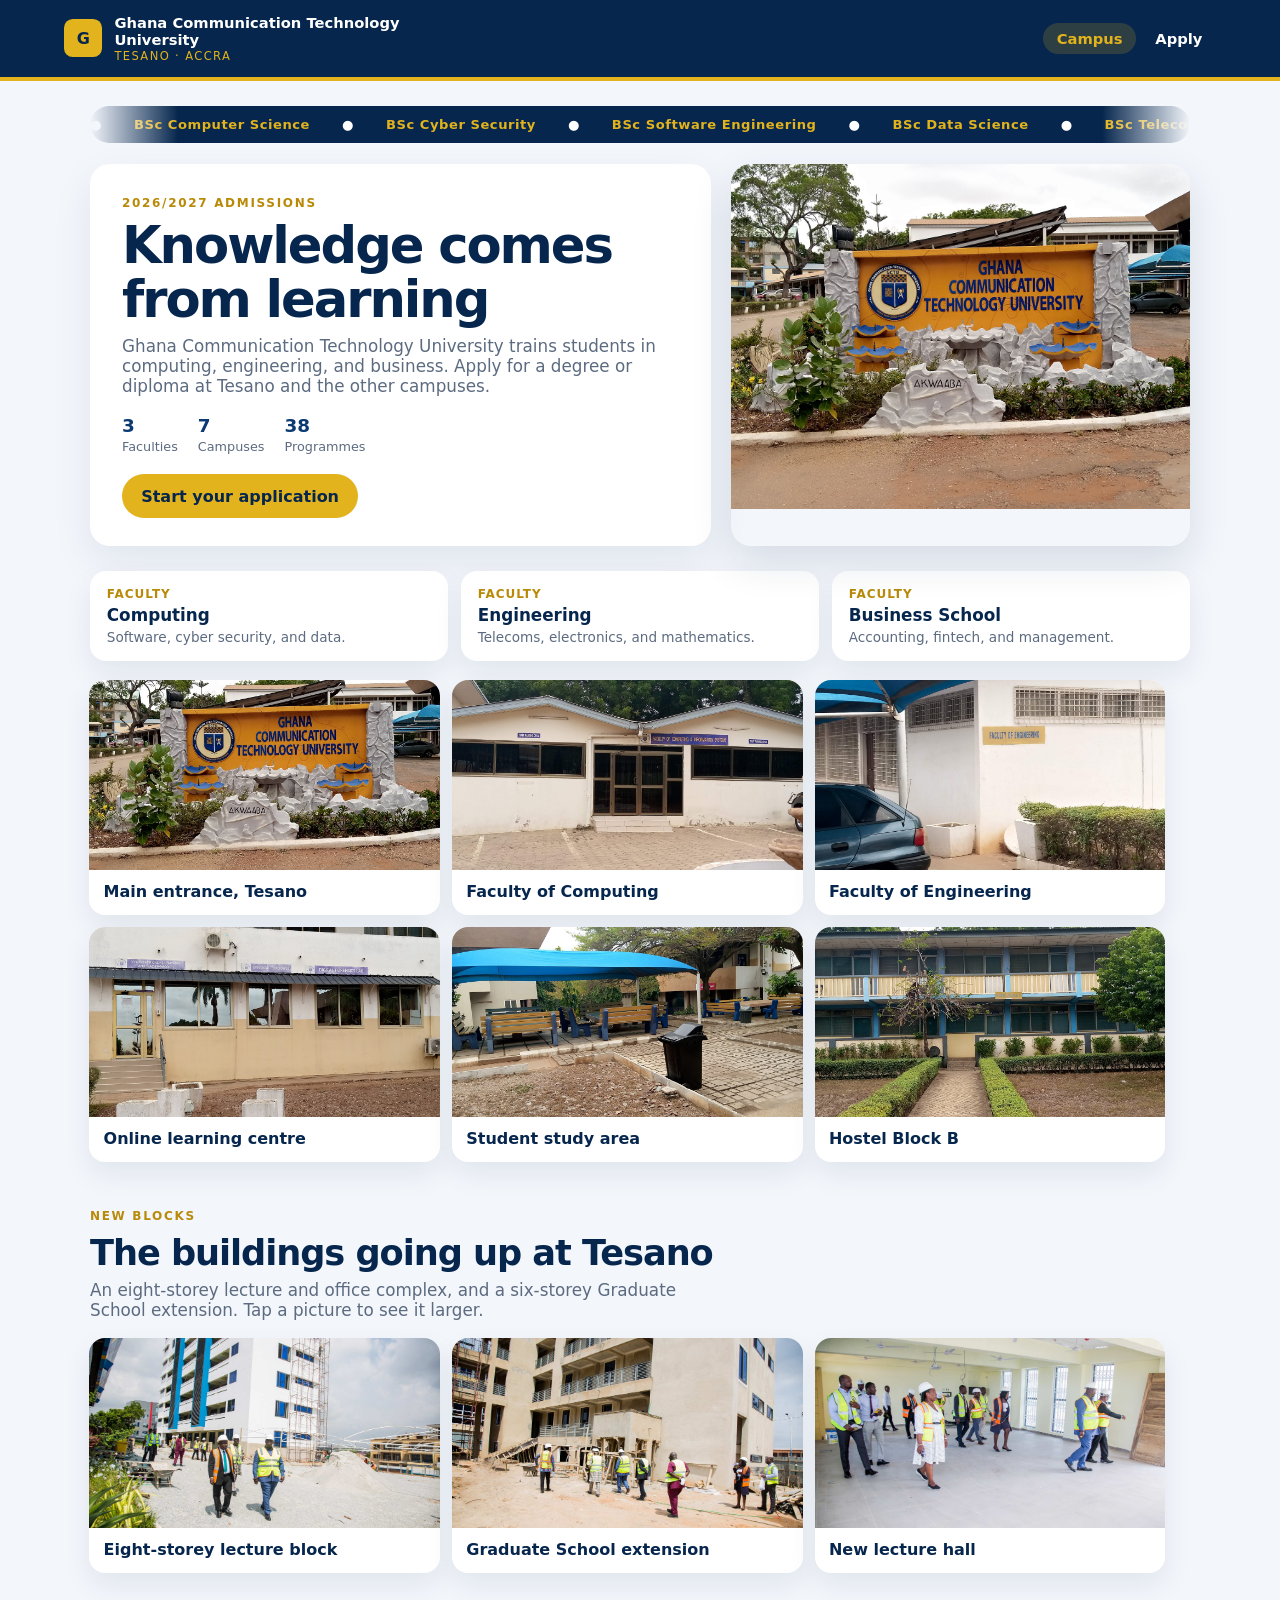
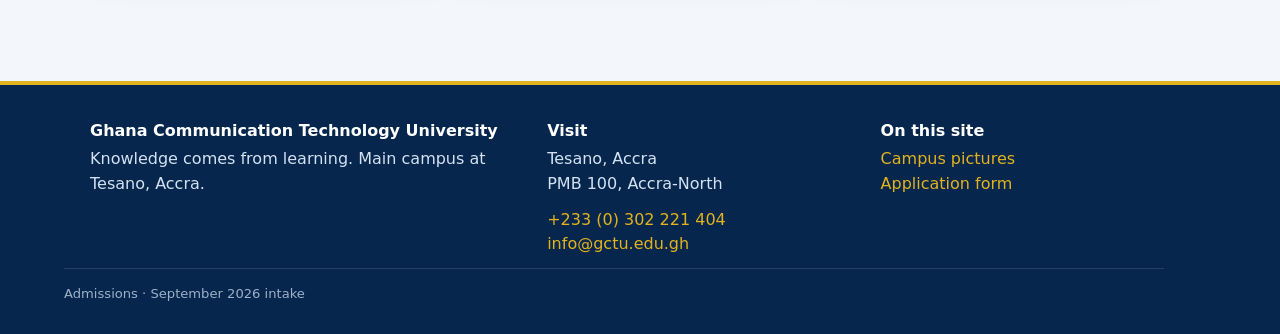
==== index.html @ a52b45ba "Add the GCTU campus page and application form." ====
<!DOCTYPE html>
<html lang="en">
<head>
  <meta charset="UTF-8">
  <meta name="viewport" content="width=device-width, initial-scale=1.0">
  <title>Ghana Communication Technology University | Campus</title>
  <link rel="stylesheet" href="styles.css">
</head>
<body>
  <header class="site-header">
    <a class="brand" href="index.html">
      <span class="mark" aria-hidden="true">G</span>
      <span>
        <strong>Ghana Communication Technology University</strong>
        <span>Tesano · Accra</span>
      </span>
    </a>
    <nav>
      <a href="index.html" aria-current="page">Campus</a>
      <a href="apply.html">Apply</a>
    </nav>
  </header>

  <main>
    <div class="ticker" aria-hidden="true">
      <div class="ticker-track">
        <span>BSc Computer Science</span>
        <span>BSc Cyber Security</span>
        <span>BSc Software Engineering</span>
        <span>BSc Data Science</span>
        <span>BSc Telecommunications Engineering</span>
        <span>BSc Financial Technology</span>
        <span>BSc Computer Science</span>
        <span>BSc Cyber Security</span>
        <span>BSc Software Engineering</span>
        <span>BSc Data Science</span>
        <span>BSc Telecommunications Engineering</span>
        <span>BSc Financial Technology</span>
      </div>
    </div>

    <section class="banner">
      <div class="banner-copy">
        <p class="eyebrow">2026/2027 admissions</p>
        <h1>Knowledge comes from learning</h1>
        <p class="lede">
          Ghana Communication Technology University trains students in computing, engineering, and business. Apply for a degree or diploma at Tesano and the other campuses.
        </p>
        <ul class="facts">
          <li><strong data-count="3">0</strong><span>Faculties</span></li>
          <li><strong data-count="7">0</strong><span>Campuses</span></li>
          <li><strong data-count="38">0</strong><span>Programmes</span></li>
        </ul>
        <p class="cta">
          <a class="button" href="apply.html">Start your application</a>
        </p>
      </div>
      <figure class="banner-photo">
        <button type="button" class="zoom" data-caption="Main entrance, Tesano">
          <img src="images/signage.jpg" alt="The Ghana Communication Technology University welcome sign at Tesano">
        </button>
      </figure>
    </section>

    <section class="paths">
      <a class="path" href="apply.html">
        <em>Faculty</em>
        <strong>Computing</strong>
        <span>Software, cyber security, and data.</span>
      </a>
      <a class="path" href="apply.html">
        <em>Faculty</em>
        <strong>Engineering</strong>
        <span>Telecoms, electronics, and mathematics.</span>
      </a>
      <a class="path" href="apply.html">
        <em>Faculty</em>
        <strong>Business School</strong>
        <span>Accounting, fintech, and management.</span>
      </a>
    </section>

    <table class="gallery">
      <tbody>
        <tr>
          <td>
            <figure>
              <button type="button" class="zoom" data-caption="Main entrance, Tesano">
                <img src="images/signage.jpg" alt="Gold campus sign reading Ghana Communication Technology University">
              </button>
              <figcaption>Main entrance, Tesano</figcaption>
            </figure>
          </td>
          <td>
            <figure>
              <button type="button" class="zoom" data-caption="Faculty of Computing">
                <img src="images/computing.jpg" alt="Entrance of the Faculty of Computing and Information Systems">
              </button>
              <figcaption>Faculty of Computing</figcaption>
            </figure>
          </td>
          <td>
            <figure>
              <button type="button" class="zoom" data-caption="Faculty of Engineering">
                <img src="images/engineering.jpg" alt="Faculty of Engineering sign on a campus building">
              </button>
              <figcaption>Faculty of Engineering</figcaption>
            </figure>
          </td>
        </tr>
        <tr>
          <td>
            <figure>
              <button type="button" class="zoom" data-caption="Online learning centre">
                <img src="images/online.jpg" alt="Centre for Online Learning and the Digital Forensics Lab">
              </button>
              <figcaption>Online learning centre</figcaption>
            </figure>
          </td>
          <td>
            <figure>
              <button type="button" class="zoom" data-caption="Student study area">
                <img src="images/study.jpg" alt="Outdoor student study area with benches under a blue canopy">
              </button>
              <figcaption>Student study area</figcaption>
            </figure>
          </td>
          <td>
            <figure>
              <button type="button" class="zoom" data-caption="Hostel Block B">
                <img src="images/hostel.jpg" alt="Hostel Block B with a walkway and hedges">
              </button>
              <figcaption>Hostel Block B</figcaption>
            </figure>
          </td>
        </tr>
      </tbody>
    </table>

    <section class="new-blocks">
      <p class="eyebrow">New blocks</p>
      <h2>The buildings going up at Tesano</h2>
      <p class="lede">
        An eight-storey lecture and office complex, and a six-storey Graduate School extension. Tap a picture to see it larger.
      </p>
      <table class="gallery">
        <tbody>
          <tr>
            <td>
              <figure>
                <button type="button" class="zoom" data-caption="Eight-storey lecture and office complex">
                  <img src="images/lecture-block.jpg" alt="The white and blue eight-storey lecture and office complex at Tesano">
                </button>
                <figcaption>Eight-storey lecture block</figcaption>
              </figure>
            </td>
            <td>
              <figure>
                <button type="button" class="zoom" data-caption="Six-storey Graduate School extension">
                  <img src="images/graduate-block.jpg" alt="The six-storey Graduate School extension still being finished">
                </button>
                <figcaption>Graduate School extension</figcaption>
              </figure>
            </td>
            <td>
              <figure>
                <button type="button" class="zoom" data-caption="A new hall inside the lecture block">
                  <img src="images/new-hall.jpg" alt="A large unfinished hall with windows inside the new lecture block">
                </button>
                <figcaption>New lecture hall</figcaption>
              </figure>
            </td>
          </tr>
        </tbody>
      </table>
    </section>
  </main>

  <footer class="campus-footer">
    <div class="footer-grid">
      <div>
        <strong>Ghana Communication Technology University</strong>
        <p>Knowledge comes from learning. Main campus at Tesano, Accra.</p>
      </div>
      <div>
        <strong>Visit</strong>
        <p>Tesano, Accra<br>PMB 100, Accra-North</p>
        <p><a href="tel:+233302221404">+233 (0) 302 221 404</a><br><a href="mailto:info@gctu.edu.gh">info@gctu.edu.gh</a></p>
      </div>
      <div>
        <strong>On this site</strong>
        <p><a href="index.html">Campus pictures</a><br><a href="apply.html">Application form</a></p>
      </div>
    </div>
    <p class="footer-note">Admissions · September 2026 intake</p>
  </footer>

  <dialog id="viewer">
    <form method="dialog">
      <button class="viewer-close" aria-label="Close">Close</button>
    </form>
    <img id="viewer-image" alt="">
    <p id="viewer-caption"></p>
    <div class="viewer-nav">
      <button type="button" id="viewer-prev">Previous</button>
      <button type="button" id="viewer-next">Next</button>
    </div>
  </dialog>

  <script>
    const viewer = document.getElementById("viewer");
    const viewerImage = document.getElementById("viewer-image");
    const viewerCaption = document.getElementById("viewer-caption");
    const photos = Array.from(document.querySelectorAll(".zoom"));
    let current = 0;

    function showPhoto(index) {
      current = (index + photos.length) % photos.length;
      const image = photos[current].querySelector("img");
      viewerImage.src = image.src;
      viewerImage.alt = image.alt;
      viewerCaption.textContent = photos[current].dataset.caption;
      if (!viewer.open) viewer.showModal();
    }

    photos.forEach((button, index) => {
      button.addEventListener("click", () => showPhoto(index));
    });

    document.getElementById("viewer-prev").addEventListener("click", () => showPhoto(current - 1));
    document.getElementById("viewer-next").addEventListener("click", () => showPhoto(current + 1));

    viewer.addEventListener("click", (event) => {
      if (event.target === viewer) viewer.close();
    });

    document.addEventListener("keydown", (event) => {
      if (!viewer.open) return;
      if (event.key === "ArrowRight") showPhoto(current + 1);
      if (event.key === "ArrowLeft") showPhoto(current - 1);
    });

    document.querySelectorAll("[data-count]").forEach((node) => {
      const target = Number(node.dataset.count);
      const start = performance.now();
      function tick(now) {
        const progress = Math.min((now - start) / 900, 1);
        node.textContent = Math.round(target * progress);
        if (progress < 1) requestAnimationFrame(tick);
      }
      requestAnimationFrame(tick);
    });
  </script>
</body>
</html>
---- styles.css ----
:root {
  --navy: #0b3a73;
  --navy-deep: #06264d;
  --gold: #e2b31c;
  --gold-deep: #b88a08;
  --ink: #122033;
  --muted: #5c6b80;
  --line: #e4eaf2;
  --bg: #f3f6fb;
  --card: #ffffff;
}

* {
  box-sizing: border-box;
}

body {
  margin: 0;
  min-height: 100vh;
  font-family: "Avenir Next", "Segoe UI", system-ui, sans-serif;
  color: var(--ink);
  background: var(--bg);
}

a {
  color: var(--navy);
}

.site-header {
  position: sticky;
  top: 0;
  z-index: 3;
  display: flex;
  align-items: center;
  justify-content: space-between;
  gap: 1rem;
  padding: 0.85rem 5vw;
  background: var(--navy-deep);
  color: white;
  border-bottom: 4px solid var(--gold);
}

.brand {
  display: flex;
  align-items: center;
  gap: 0.75rem;
  color: inherit;
  text-decoration: none;
}

.mark {
  width: 2.4rem;
  height: 2.4rem;
  border-radius: 0.55rem;
  display: grid;
  place-items: center;
  background: var(--gold);
  color: var(--navy-deep);
  font-weight: 800;
}

.brand strong {
  display: block;
  max-width: 18rem;
  font-size: 0.92rem;
  line-height: 1.2;
}

.brand span span {
  display: block;
  color: var(--gold);
  font-size: 0.72rem;
  letter-spacing: 0.12em;
  text-transform: uppercase;
}

nav {
  display: flex;
  gap: 0.35rem;
}

nav a {
  color: white;
  text-decoration: none;
  font-weight: 650;
  font-size: 0.92rem;
  padding: 0.45rem 0.85rem;
  border-radius: 999px;
}

nav a:hover,
nav a[aria-current="page"] {
  background: rgba(226, 179, 28, 0.18);
  color: var(--gold);
}

main {
  width: min(1100px, calc(100% - 2rem));
  margin: 0 auto;
  padding: 1.6rem 0 3.5rem;
}

.banner {
  display: grid;
  grid-template-columns: 1.15fr 0.85fr;
  gap: 1.25rem;
  align-items: stretch;
  margin-bottom: 1.6rem;
}

.banner-copy,
.panel {
  background: var(--card);
  border-radius: 1.25rem;
  box-shadow: 0 16px 40px rgba(6, 38, 77, 0.08);
}

.banner-copy {
  padding: 2rem 2rem 1.7rem;
  display: flex;
  flex-direction: column;
  justify-content: center;
}

.eyebrow {
  margin: 0 0 0.55rem;
  color: var(--gold-deep);
  font-size: 0.75rem;
  font-weight: 800;
  letter-spacing: 0.14em;
  text-transform: uppercase;
}

h1 {
  margin: 0 0 0.6rem;
  font-size: clamp(2rem, 4vw, 3.2rem);
  line-height: 1.05;
  letter-spacing: -0.04em;
  color: var(--navy-deep);
}

.lede {
  margin: 0;
  max-width: 38rem;
  color: var(--muted);
  font-size: 1.05rem;
}

.facts {
  display: flex;
  gap: 1.25rem;
  margin: 1.2rem 0 0;
  padding: 0;
  list-style: none;
}

.facts strong {
  display: block;
  color: var(--navy);
  font-size: 1.15rem;
}

.facts span {
  color: var(--muted);
  font-size: 0.8rem;
}

.banner-photo {
  margin: 0;
  border-radius: 1.25rem;
  overflow: hidden;
  min-height: 280px;
  box-shadow: 0 16px 40px rgba(6, 38, 77, 0.12);
}

.banner-photo img {
  width: 100%;
  height: 100%;
  object-fit: cover;
  display: block;
}

.gallery {
  width: 100%;
  border-collapse: separate;
  border-spacing: 0.8rem;
  margin: 0.4rem -0.8rem 0;
}

.gallery caption {
  caption-side: bottom;
  text-align: left;
  color: var(--muted);
  font-size: 0.78rem;
  padding: 0.35rem 0.8rem 0;
}

.gallery td {
  width: 33.33%;
  vertical-align: top;
  padding: 0;
}

.gallery figure {
  margin: 0;
  background: var(--card);
  border-radius: 1rem;
  overflow: hidden;
  box-shadow: 0 12px 28px rgba(6, 38, 77, 0.08);
}

.zoom {
  display: block;
  width: 100%;
  margin: 0;
  padding: 0;
  border: 0;
  background: transparent;
  cursor: zoom-in;
}

.gallery img,
.banner-photo img {
  display: block;
  width: 100%;
  height: 190px;
  object-fit: cover;
}

.banner-photo img {
  height: 100%;
  min-height: 280px;
}

#viewer {
  width: min(920px, calc(100% - 2rem));
  padding: 0.75rem;
  border: 0;
  border-radius: 1rem;
  background: #07182f;
  color: white;
}

#viewer::backdrop {
  background: rgba(6, 18, 36, 0.78);
}

#viewer img {
  display: block;
  width: 100%;
  max-height: 75vh;
  object-fit: contain;
  background: black;
  border-radius: 0.7rem;
}

#viewer-caption {
  margin: 0.7rem 0.2rem 0.2rem;
  font-weight: 700;
}

.viewer-close {
  position: absolute;
  top: 1rem;
  right: 1rem;
  border: 0;
  border-radius: 999px;
  background: var(--gold);
  color: var(--navy-deep);
  font: inherit;
  font-weight: 800;
  padding: 0.4rem 0.75rem;
  cursor: pointer;
}

#viewer {
  position: relative;
}

.gallery figcaption {
  padding: 0.75rem 0.9rem 0.9rem;
  font-weight: 700;
  color: var(--navy-deep);
}

.new-blocks {
  margin-top: 2.2rem;
}

.new-blocks h2 {
  margin: 0 0 0.4rem;
  color: var(--navy-deep);
  font-size: clamp(1.6rem, 3vw, 2.2rem);
  letter-spacing: -0.03em;
}

.cta {
  margin: 1.15rem 0 0;
}

.button {
  display: inline-flex;
  align-items: center;
  justify-content: center;
  border: 0;
  border-radius: 999px;
  background: var(--gold);
  color: var(--navy-deep);
  text-decoration: none;
  font: inherit;
  font-weight: 800;
  padding: 0.8rem 1.2rem;
  cursor: pointer;
}

.button:hover {
  background: #f0c53a;
}

.ghost {
  color: var(--muted);
  font-weight: 650;
  text-decoration: none;
}

.page-intro {
  margin-bottom: 1.1rem;
}

form {
  display: grid;
  gap: 0.9rem;
}

fieldset {
  margin: 0;
  border: 0;
  border-radius: 1.15rem;
  background: var(--card);
  box-shadow: 0 12px 28px rgba(6, 38, 77, 0.07);
  padding: 1.1rem 1.15rem 1.2rem;
  border-top: 4px solid var(--navy);
}

legend {
  padding: 0;
  font-size: 1.05rem;
  font-weight: 800;
  color: var(--navy-deep);
}

.fields {
  display: grid;
  grid-template-columns: 1fr 1fr;
  gap: 0.85rem;
  margin-top: 0.85rem;
}

label {
  display: flex;
  flex-direction: column;
  gap: 0.35rem;
  font-size: 0.8rem;
  font-weight: 700;
  color: #24364d;
}

label.wide {
  grid-column: 1 / -1;
}

input,
select,
textarea {
  font: inherit;
  font-weight: 550;
  color: var(--ink);
  background: #f7f9fc;
  border: 1px solid #d5deea;
  border-radius: 0.75rem;
  padding: 0.7rem 0.75rem;
}

input:focus,
select:focus,
textarea:focus {
  outline: 3px solid rgba(226, 179, 28, 0.45);
  border-color: var(--gold-deep);
  background: white;
}

textarea {
  min-height: 6rem;
  resize: vertical;
}

.form-actions {
  display: flex;
  align-items: center;
  gap: 1rem;
}

.success {
  min-height: 56vh;
  display: grid;
  align-content: center;
  justify-items: start;
  gap: 0.75rem;
  padding: 2.2rem;
  border-radius: 1.4rem;
  background: white;
  border-top: 6px solid var(--gold);
  box-shadow: 0 16px 40px rgba(6, 38, 77, 0.08);
}

.check {
  width: 3.1rem;
  height: 3.1rem;
  border-radius: 999px;
  display: grid;
  place-items: center;
  background: #e8f6ee;
  color: #047857;
  font-size: 1.35rem;
  font-weight: 800;
}

.success p {
  margin: 0;
  max-width: 38rem;
  color: #334155;
  font-size: 1.05rem;
}

.site-footer {
  width: min(1100px, calc(100% - 2rem));
  margin: 0 auto 2rem;
  color: var(--muted);
  font-size: 0.78rem;
}

.campus-footer {
  margin-top: 2.5rem;
  padding: 2.2rem 5vw 1.2rem;
  background: var(--navy-deep);
  color: #d5e2f2;
  border-top: 4px solid var(--gold);
}

.footer-grid {
  width: min(1100px, 100%);
  margin: 0 auto;
  display: grid;
  grid-template-columns: 1.4fr 1fr 1fr;
  gap: 1.5rem;
}

.campus-footer strong {
  display: block;
  margin-bottom: 0.45rem;
  color: white;
}

.campus-footer p {
  margin: 0 0 0.7rem;
  line-height: 1.55;
}

.campus-footer a {
  color: var(--gold);
  text-decoration: none;
}

.campus-footer a:hover {
  text-decoration: underline;
}

.footer-note {
  width: min(1100px, 100%);
  margin: 0.4rem auto 0;
  padding-top: 0.9rem;
  border-top: 1px solid rgba(255, 255, 255, 0.12);
  color: #9eb0c7;
  font-size: 0.82rem;
}

.mark {
  animation: pulse 2.6s ease-in-out infinite;
}

.banner-copy > * {
  animation: rise 0.7s ease both;
}

.banner-copy > *:nth-child(2) { animation-delay: 0.08s; }
.banner-copy > *:nth-child(3) { animation-delay: 0.16s; }
.banner-copy > *:nth-child(4) { animation-delay: 0.24s; }
.banner-copy > *:nth-child(5) { animation-delay: 0.32s; }

.banner-photo {
  animation: rise 0.8s ease 0.15s both;
}

.gallery figure {
  animation: rise 0.7s ease both;
}

.gallery td:nth-child(2) figure { animation-delay: 0.1s; }
.gallery td:nth-child(3) figure { animation-delay: 0.2s; }

.ticker {
  overflow: hidden;
  margin: 0 0 1.3rem;
  border-radius: 999px;
  background: var(--navy-deep);
  color: white;
  mask-image: linear-gradient(90deg, transparent, #000 8%, #000 92%, transparent);
}

.ticker-track {
  display: flex;
  gap: 2rem;
  width: max-content;
  padding: 0.7rem 0;
  animation: ticker 28s linear infinite;
}

.ticker span {
  color: var(--gold);
  font-size: 0.82rem;
  font-weight: 750;
  letter-spacing: 0.04em;
  white-space: nowrap;
}

.ticker span::before {
  content: "●";
  margin-right: 2rem;
  color: white;
}

.paths {
  display: grid;
  grid-template-columns: repeat(3, 1fr);
  gap: 0.8rem;
  margin: 1.3rem 0 0.4rem;
}

.path {
  display: grid;
  gap: 0.25rem;
  padding: 1rem 1.05rem;
  border-radius: 1rem;
  text-decoration: none;
  color: var(--navy-deep);
  background: white;
  box-shadow: 0 12px 28px rgba(6, 38, 77, 0.08);
  transition: transform 0.25s ease, box-shadow 0.25s ease;
}

.path:hover {
  transform: translateY(-6px);
  box-shadow: 0 18px 36px rgba(6, 38, 77, 0.14);
}

.path strong {
  font-size: 1.05rem;
}

.path span {
  color: var(--muted);
  font-size: 0.85rem;
}

.path em {
  font-style: normal;
  color: var(--gold-deep);
  font-size: 0.75rem;
  font-weight: 800;
  letter-spacing: 0.08em;
  text-transform: uppercase;
}

.button {
  position: relative;
  overflow: hidden;
}

.button::after {
  content: "";
  position: absolute;
  inset: 0;
  background: linear-gradient(110deg, transparent 30%, rgba(255, 255, 255, 0.55) 48%, transparent 62%);
  transform: translateX(-120%);
  animation: shine 2.8s ease-in-out infinite;
}

#viewer[open] {
  animation: pop 0.28s ease;
}

.viewer-nav {
  display: flex;
  justify-content: space-between;
  gap: 0.5rem;
  margin-top: 0.7rem;
}

.viewer-nav button {
  border: 0;
  border-radius: 999px;
  background: rgba(255, 255, 255, 0.12);
  color: white;
  font: inherit;
  font-weight: 700;
  padding: 0.45rem 0.85rem;
  cursor: pointer;
}

.progress-wrap {
  margin: 1rem 0 0.2rem;
}

.progress-track {
  height: 0.55rem;
  border-radius: 999px;
  background: #e4eaf2;
  overflow: hidden;
}

.progress-bar {
  width: 0%;
  height: 100%;
  border-radius: inherit;
  background: linear-gradient(90deg, var(--navy), var(--gold));
  transition: width 0.35s ease;
}

.progress-wrap p {
  margin: 0.4rem 0 0;
  color: var(--muted);
  font-size: 0.82rem;
  font-weight: 700;
}

fieldset {
  animation: rise 0.55s ease both;
}

fieldset:nth-of-type(2) { animation-delay: 0.08s; }
fieldset:nth-of-type(3) { animation-delay: 0.16s; }
fieldset:nth-of-type(4) { animation-delay: 0.24s; }

fieldset.is-done {
  box-shadow: 0 12px 28px rgba(6, 38, 77, 0.07), inset 4px 0 0 var(--gold);
}

.check-ring {
  width: 4.2rem;
  height: 4.2rem;
}

.check-ring circle {
  fill: none;
  stroke: #10b981;
  stroke-width: 3;
  stroke-dasharray: 120;
  stroke-dashoffset: 120;
  animation: draw 0.7s ease forwards;
}

.check-ring path {
  fill: none;
  stroke: #047857;
  stroke-width: 3;
  stroke-linecap: round;
  stroke-linejoin: round;
  stroke-dasharray: 30;
  stroke-dashoffset: 30;
  animation: draw 0.4s ease 0.45s forwards;
}

.confetti {
  position: fixed;
  inset: 0;
  pointer-events: none;
  overflow: hidden;
}

.confetti i {
  position: absolute;
  top: -12px;
  width: 9px;
  height: 14px;
  border-radius: 2px;
  animation: fall 2.8s ease-in forwards;
}

.success {
  animation: pop 0.45s ease;
}

@keyframes rise {
  from { opacity: 0; transform: translateY(18px); }
  to { opacity: 1; transform: none; }
}

@keyframes pop {
  from { opacity: 0; transform: scale(0.96); }
  to { opacity: 1; transform: none; }
}

@keyframes pulse {
  0%, 100% { transform: scale(1); }
  50% { transform: scale(1.08); }
}

@keyframes ticker {
  from { transform: translateX(0); }
  to { transform: translateX(-50%); }
}

@keyframes shine {
  0%, 55% { transform: translateX(-120%); }
  100% { transform: translateX(120%); }
}

@keyframes draw {
  to { stroke-dashoffset: 0; }
}

@keyframes fall {
  to { transform: translateY(105vh) rotate(240deg); opacity: 0.2; }
}

@media (prefers-reduced-motion: reduce) {
  *, *::before, *::after {
    animation: none !important;
    transition: none !important;
  }
}

@media (max-width: 800px) {
  .site-header {
    flex-direction: column;
    align-items: flex-start;
  }

  .banner,
  .fields,
  .gallery,
  .gallery tbody,
  .gallery tr,
  .gallery td {
    display: block;
    width: 100%;
  }

  .gallery {
    margin: 0;
    border-spacing: 0;
  }

  .gallery td + td,
  .gallery tr + tr td {
    margin-top: 0.8rem;
  }

  .banner-photo {
    min-height: 220px;
  }

  .banner-photo img {
    height: 220px;
  }

  .paths,
  .footer-grid {
    grid-template-columns: 1fr;
  }
}
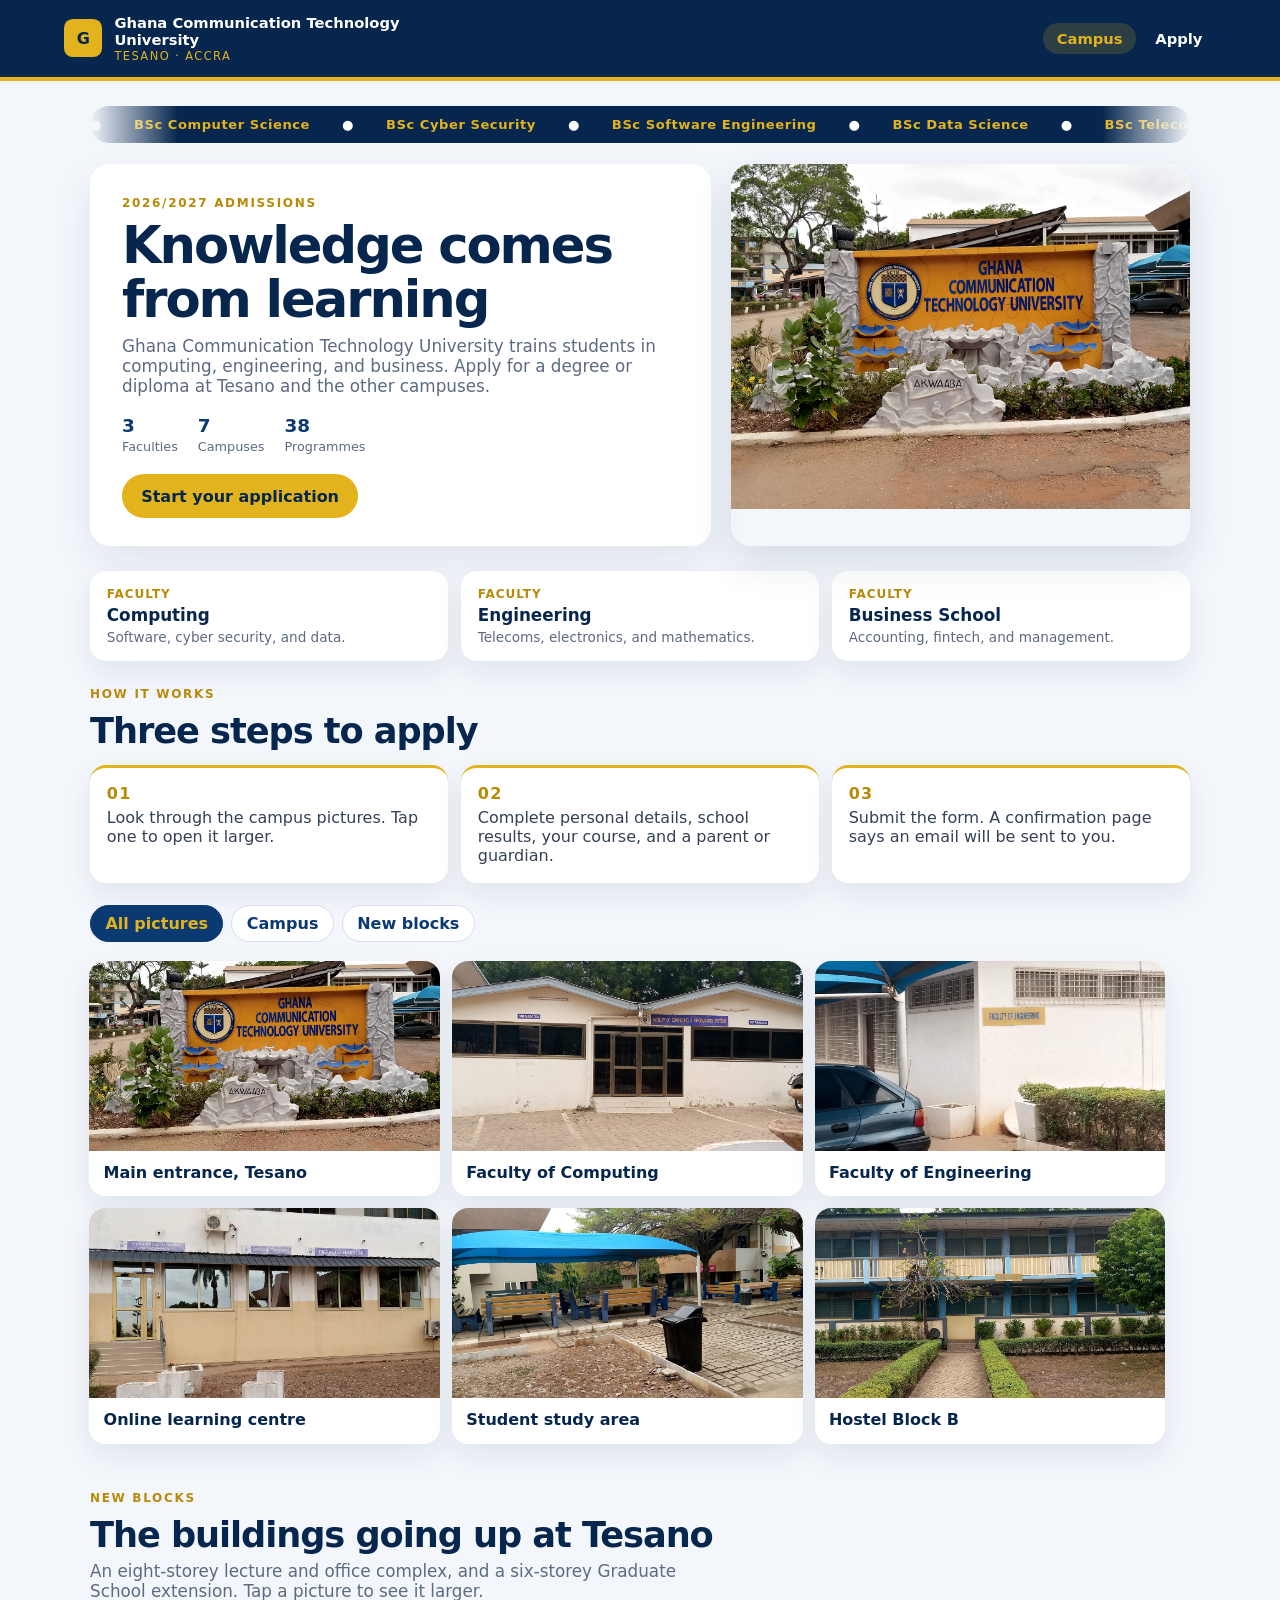
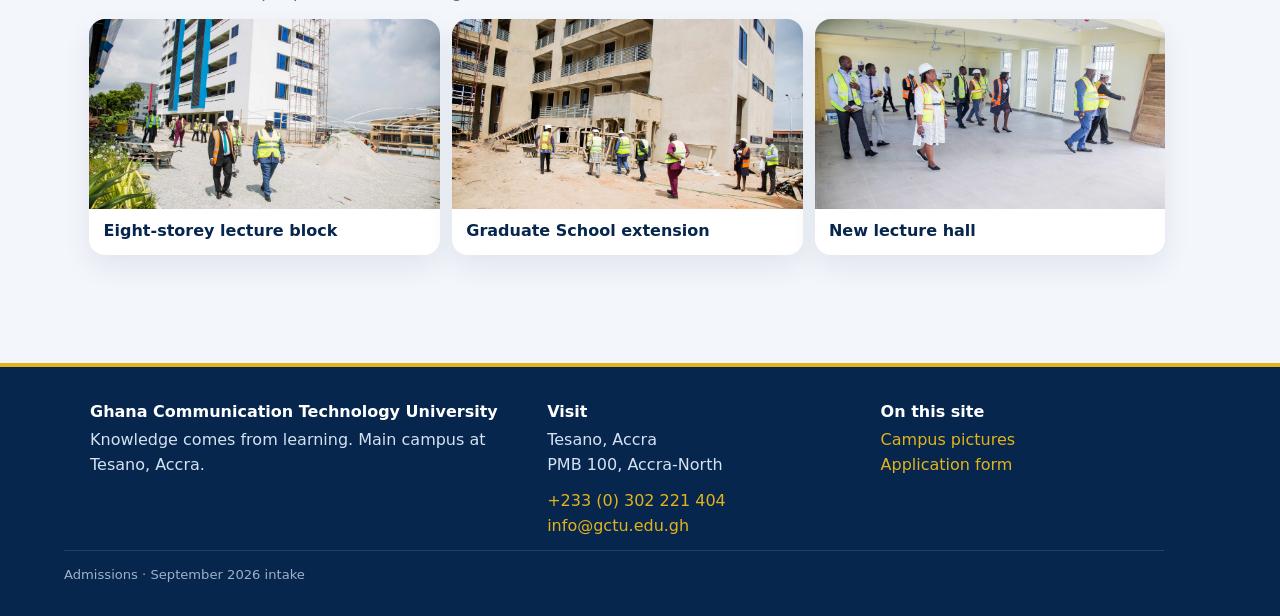
==== commit 19068a51: "Update the application flow and add the confirmation mail server." ====
--- a/index.html
+++ b/index.html
@@ -80,7 +80,32 @@
       </a>
     </section>
 
-    <table class="gallery">
+    <section class="steps">
+      <p class="eyebrow">How it works</p>
+      <h2>Three steps to apply</h2>
+      <ol>
+        <li>
+          <strong>01</strong>
+          Look through the campus pictures. Tap one to open it larger.
+        </li>
+        <li>
+          <strong>02</strong>
+          Complete personal details, school results, your course, and a parent or guardian.
+        </li>
+        <li>
+          <strong>03</strong>
+          Submit the form. A confirmation page says an email will be sent to you.
+        </li>
+      </ol>
+    </section>
+
+    <div class="filters" role="group" aria-label="Show pictures">
+      <button type="button" class="filter is-on" data-filter="all">All pictures</button>
+      <button type="button" class="filter" data-filter="campus">Campus</button>
+      <button type="button" class="filter" data-filter="new">New blocks</button>
+    </div>
+
+    <table class="gallery" id="campus-gallery">
       <tbody>
         <tr>
           <td>
@@ -240,6 +265,18 @@
       if (event.key === "ArrowLeft") showPhoto(current - 1);
     });
 
+    const campusGallery = document.getElementById("campus-gallery");
+    const newBlocks = document.querySelector(".new-blocks");
+    document.querySelectorAll(".filter").forEach((button) => {
+      button.addEventListener("click", () => {
+        document.querySelectorAll(".filter").forEach((item) => item.classList.remove("is-on"));
+        button.classList.add("is-on");
+        const choice = button.dataset.filter;
+        campusGallery.hidden = choice === "new";
+        newBlocks.hidden = choice === "campus";
+      });
+    });
+
     document.querySelectorAll("[data-count]").forEach((node) => {
       const target = Number(node.dataset.count);
       const start = performance.now();
--- a/styles.css
+++ b/styles.css
@@ -332,6 +332,49 @@
   gap: 0.9rem;
 }
 
+.stepper {
+  display: grid;
+  grid-template-columns: repeat(4, 1fr);
+  gap: 0.5rem;
+  margin: 0;
+  padding: 0;
+  list-style: none;
+}
+
+.stepper li {
+  padding: 0.7rem 0.4rem;
+  border-radius: 999px;
+  background: white;
+  color: var(--muted);
+  text-align: center;
+  font-size: 0.82rem;
+  font-weight: 750;
+  border: 1px solid #d5deea;
+}
+
+.stepper li.is-current {
+  background: var(--navy);
+  color: var(--gold);
+  border-color: var(--navy);
+}
+
+.stepper li.is-done {
+  background: #fff8df;
+  color: var(--navy-deep);
+  border-color: var(--gold);
+}
+
+fieldset:not(.is-current) {
+  display: none;
+}
+
+.button-back {
+  background: white;
+  color: var(--navy);
+  box-shadow: none;
+  border: 1px solid #d5deea;
+}
+
 fieldset {
   margin: 0;
   border: 0;
@@ -539,11 +582,72 @@
   color: white;
 }
 
-.paths {
+.paths,
+.steps ol {
   display: grid;
   grid-template-columns: repeat(3, 1fr);
   gap: 0.8rem;
+}
+
+.paths {
   margin: 1.3rem 0 0.4rem;
+}
+
+.steps {
+  margin-top: 1.6rem;
+}
+
+.steps h2 {
+  margin: 0;
+  color: var(--navy-deep);
+  font-size: clamp(1.6rem, 3vw, 2.2rem);
+  letter-spacing: -0.03em;
+}
+
+.steps ol {
+  list-style: none;
+  margin: 0.9rem 0 0;
+  padding: 0;
+}
+
+.steps li {
+  background: white;
+  border-radius: 1rem;
+  padding: 1rem 1.05rem 1.1rem;
+  box-shadow: 0 12px 28px rgba(6, 38, 77, 0.08);
+  border-top: 3px solid var(--gold);
+  color: #334155;
+}
+
+.steps strong {
+  display: block;
+  margin-bottom: 0.35rem;
+  color: var(--gold-deep);
+  letter-spacing: 0.08em;
+}
+
+.filters {
+  display: flex;
+  flex-wrap: wrap;
+  gap: 0.5rem;
+  margin: 1.4rem 0 0.2rem;
+}
+
+.filter {
+  border: 1px solid #d5deea;
+  background: white;
+  color: var(--navy);
+  border-radius: 999px;
+  padding: 0.5rem 0.9rem;
+  font: inherit;
+  font-weight: 750;
+  cursor: pointer;
+}
+
+.filter.is-on {
+  background: var(--navy);
+  border-color: var(--navy);
+  color: var(--gold);
 }
 
 .path {
@@ -636,6 +740,13 @@
   transition: width 0.35s ease;
 }
 
+.send-error {
+  min-height: 1.2rem;
+  margin: 0.8rem 0 0;
+  color: #9f1239;
+  font-weight: 700;
+}
+
 .progress-wrap p {
   margin: 0.4rem 0 0;
   color: var(--muted);
@@ -775,7 +886,9 @@
   }
 
   .paths,
-  .footer-grid {
-    grid-template-columns: 1fr;
+  .steps ol,
+  .footer-grid,
+  .stepper {
+    grid-template-columns: 1fr 1fr;
   }
 }
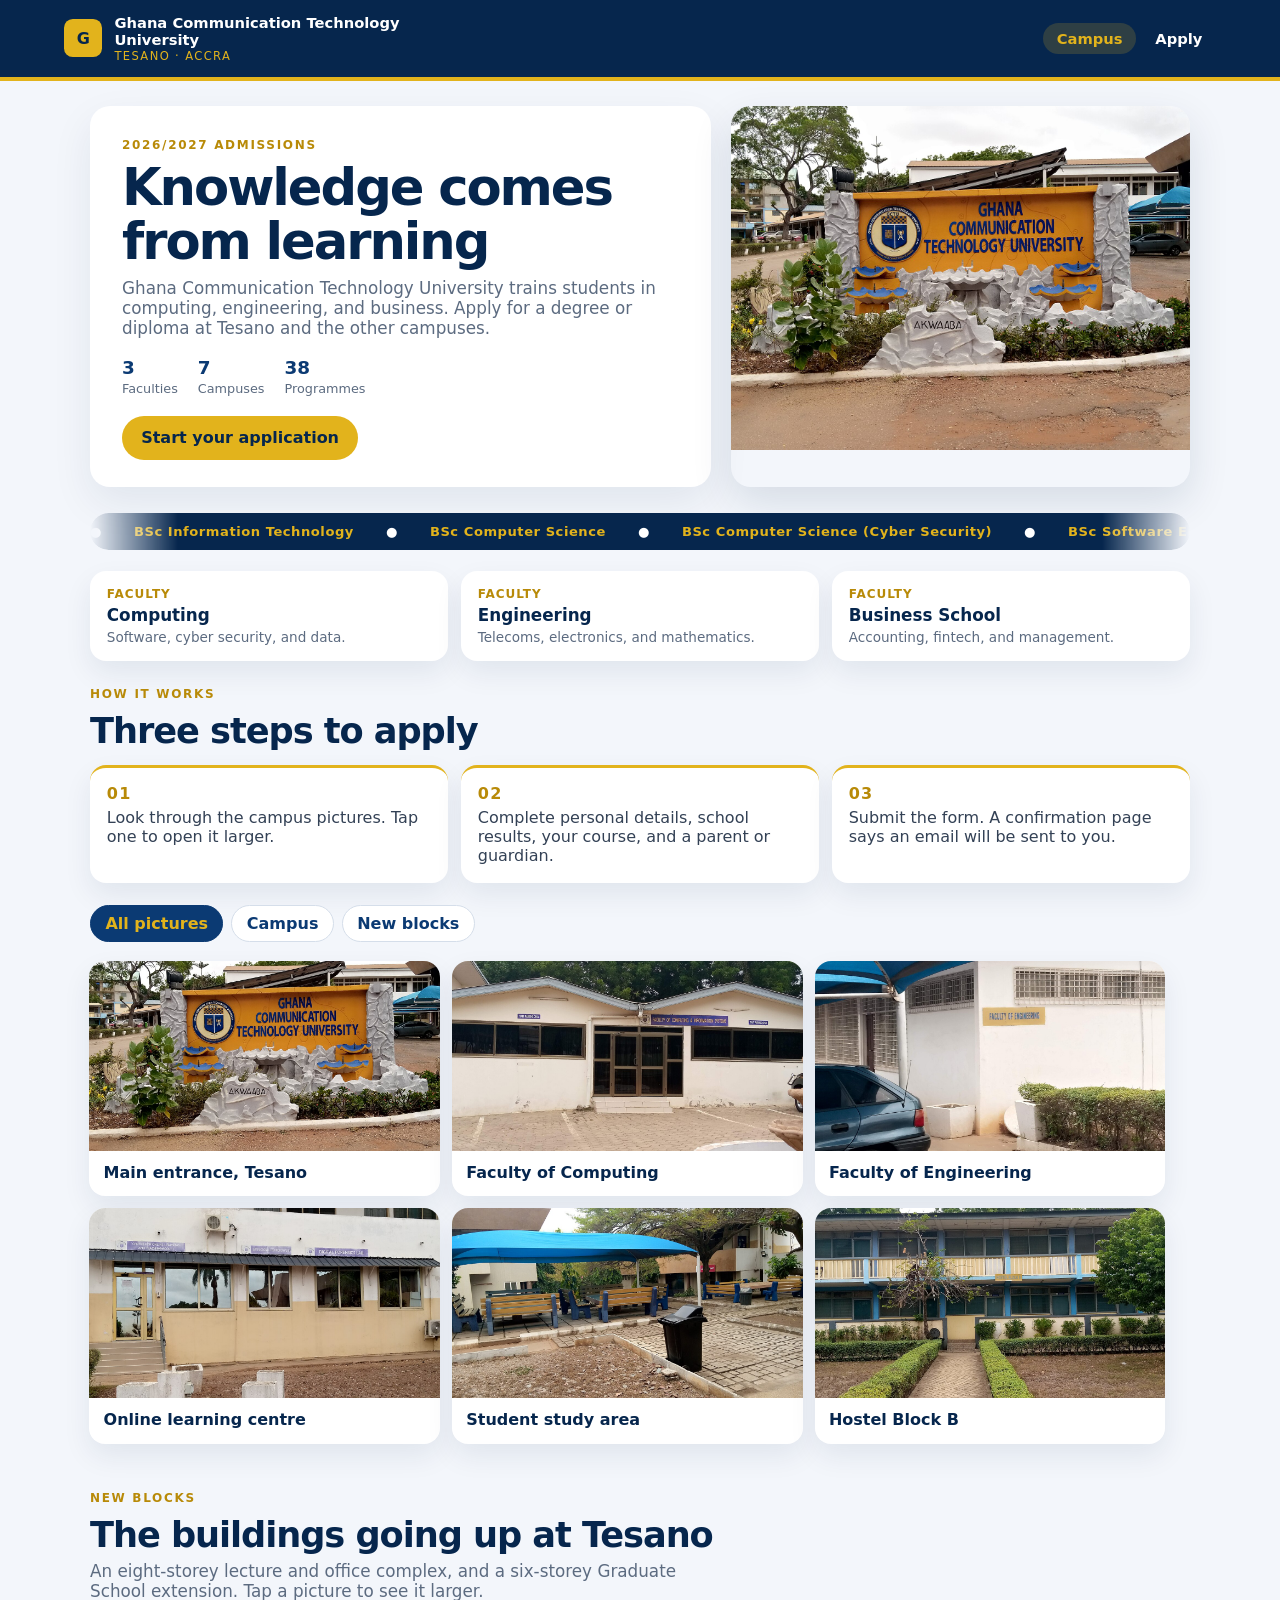
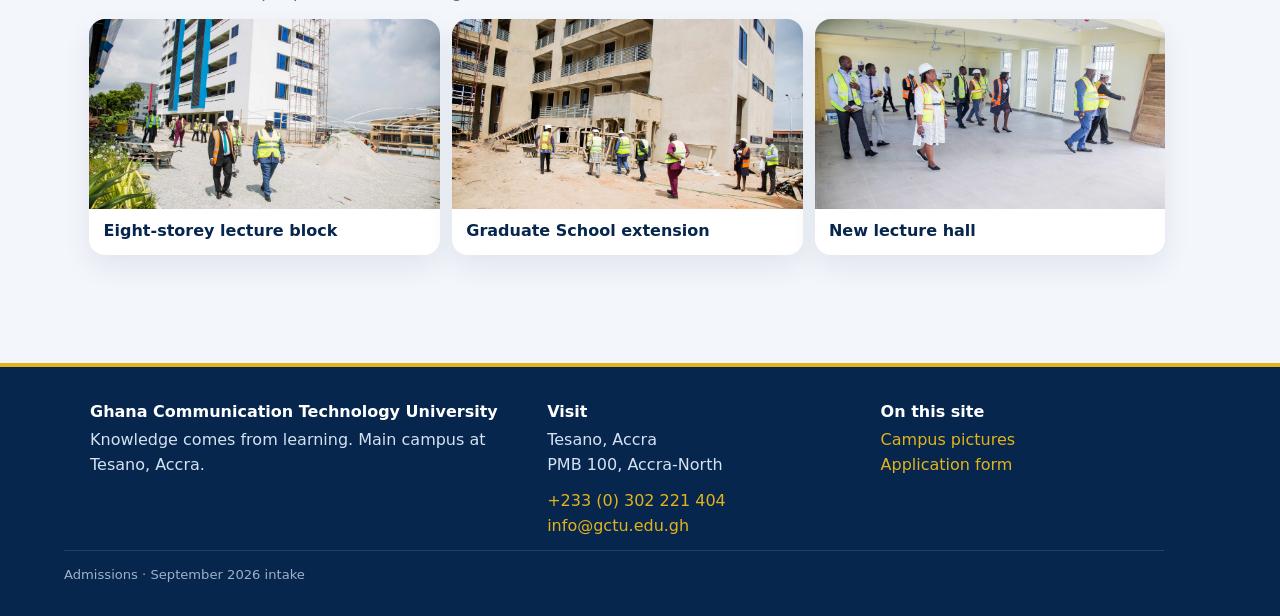
==== commit cbef63b5: "Move the programme list under the welcome section and show more programmes." ====
--- a/index.html
+++ b/index.html
@@ -22,23 +22,6 @@
   </header>
 
   <main>
-    <div class="ticker" aria-hidden="true">
-      <div class="ticker-track">
-        <span>BSc Computer Science</span>
-        <span>BSc Cyber Security</span>
-        <span>BSc Software Engineering</span>
-        <span>BSc Data Science</span>
-        <span>BSc Telecommunications Engineering</span>
-        <span>BSc Financial Technology</span>
-        <span>BSc Computer Science</span>
-        <span>BSc Cyber Security</span>
-        <span>BSc Software Engineering</span>
-        <span>BSc Data Science</span>
-        <span>BSc Telecommunications Engineering</span>
-        <span>BSc Financial Technology</span>
-      </div>
-    </div>
-
     <section class="banner">
       <div class="banner-copy">
         <p class="eyebrow">2026/2027 admissions</p>
@@ -61,6 +44,61 @@
         </button>
       </figure>
     </section>
+
+    <div class="ticker">
+      <div class="ticker-track">
+        <span>BSc Information Technology</span>
+        <span>BSc Computer Science</span>
+        <span>BSc Computer Science (Cyber Security)</span>
+        <span>BSc Software Engineering</span>
+        <span>BSc Data Science and Analytics</span>
+        <span>BSc Mobile Computing</span>
+        <span>BSc Information Systems</span>
+        <span>BSc Networking and Systems Administration</span>
+        <span>BSc Internet of Things and Big Data</span>
+        <span>BSc Web Application Development</span>
+        <span>Diploma in Information Technology</span>
+        <span>Diploma in Computer Science</span>
+        <span>Diploma in Cyber Security</span>
+        <span>BSc Telecommunications Engineering</span>
+        <span>BSc Computer Engineering</span>
+        <span>BSc Electrical and Electronic Engineering</span>
+        <span>BSc Mathematics</span>
+        <span>BSc Actuarial Science with Data Analytics</span>
+        <span>BSc Computational Statistics</span>
+        <span>BSc Accounting with Computing</span>
+        <span>BSc Economics</span>
+        <span>BSc Procurement and Logistics</span>
+        <span>BSc Financial Technology</span>
+        <span>BSc Business Administration (Marketing)</span>
+        <span>Diploma in Public Relations</span>
+        <span>BSc Information Technology</span>
+        <span>BSc Computer Science</span>
+        <span>BSc Computer Science (Cyber Security)</span>
+        <span>BSc Software Engineering</span>
+        <span>BSc Data Science and Analytics</span>
+        <span>BSc Mobile Computing</span>
+        <span>BSc Information Systems</span>
+        <span>BSc Networking and Systems Administration</span>
+        <span>BSc Internet of Things and Big Data</span>
+        <span>BSc Web Application Development</span>
+        <span>Diploma in Information Technology</span>
+        <span>Diploma in Computer Science</span>
+        <span>Diploma in Cyber Security</span>
+        <span>BSc Telecommunications Engineering</span>
+        <span>BSc Computer Engineering</span>
+        <span>BSc Electrical and Electronic Engineering</span>
+        <span>BSc Mathematics</span>
+        <span>BSc Actuarial Science with Data Analytics</span>
+        <span>BSc Computational Statistics</span>
+        <span>BSc Accounting with Computing</span>
+        <span>BSc Economics</span>
+        <span>BSc Procurement and Logistics</span>
+        <span>BSc Financial Technology</span>
+        <span>BSc Business Administration (Marketing)</span>
+        <span>Diploma in Public Relations</span>
+      </div>
+    </div>
 
     <section class="paths">
       <a class="path" href="apply.html">
--- a/styles.css
+++ b/styles.css
@@ -313,6 +313,10 @@
   cursor: pointer;
 }
 
+.button[hidden] {
+  display: none !important;
+}
+
 .button:hover {
   background: #f0c53a;
 }
@@ -373,6 +377,25 @@
   color: var(--navy);
   box-shadow: none;
   border: 1px solid #d5deea;
+}
+
+#step-next {
+  background: var(--navy);
+  color: white;
+}
+
+#step-next:hover {
+  background: #1b4f93;
+}
+
+#step-submit {
+  background: #f5c518;
+  color: #06264d;
+  box-shadow: 0 10px 24px rgba(245, 197, 24, 0.45);
+}
+
+#step-submit:hover {
+  background: #ffd84a;
 }
 
 fieldset {
@@ -553,7 +576,7 @@
 
 .ticker {
   overflow: hidden;
-  margin: 0 0 1.3rem;
+  margin: 1.3rem 0 0.2rem;
   border-radius: 999px;
   background: var(--navy-deep);
   color: white;
@@ -565,7 +588,7 @@
   gap: 2rem;
   width: max-content;
   padding: 0.7rem 0;
-  animation: ticker 28s linear infinite;
+  animation: ticker 70s linear infinite;
 }
 
 .ticker span {
@@ -747,6 +770,22 @@
   font-weight: 700;
 }
 
+.hint,
+.file-name {
+  display: block;
+  margin-top: 0.35rem;
+  color: var(--muted);
+  font-weight: 550;
+}
+
+.file-name {
+  color: var(--navy);
+}
+
+input[type="file"] {
+  padding: 0.55rem;
+}
+
 .progress-wrap p {
   margin: 0.4rem 0 0;
   color: var(--muted);
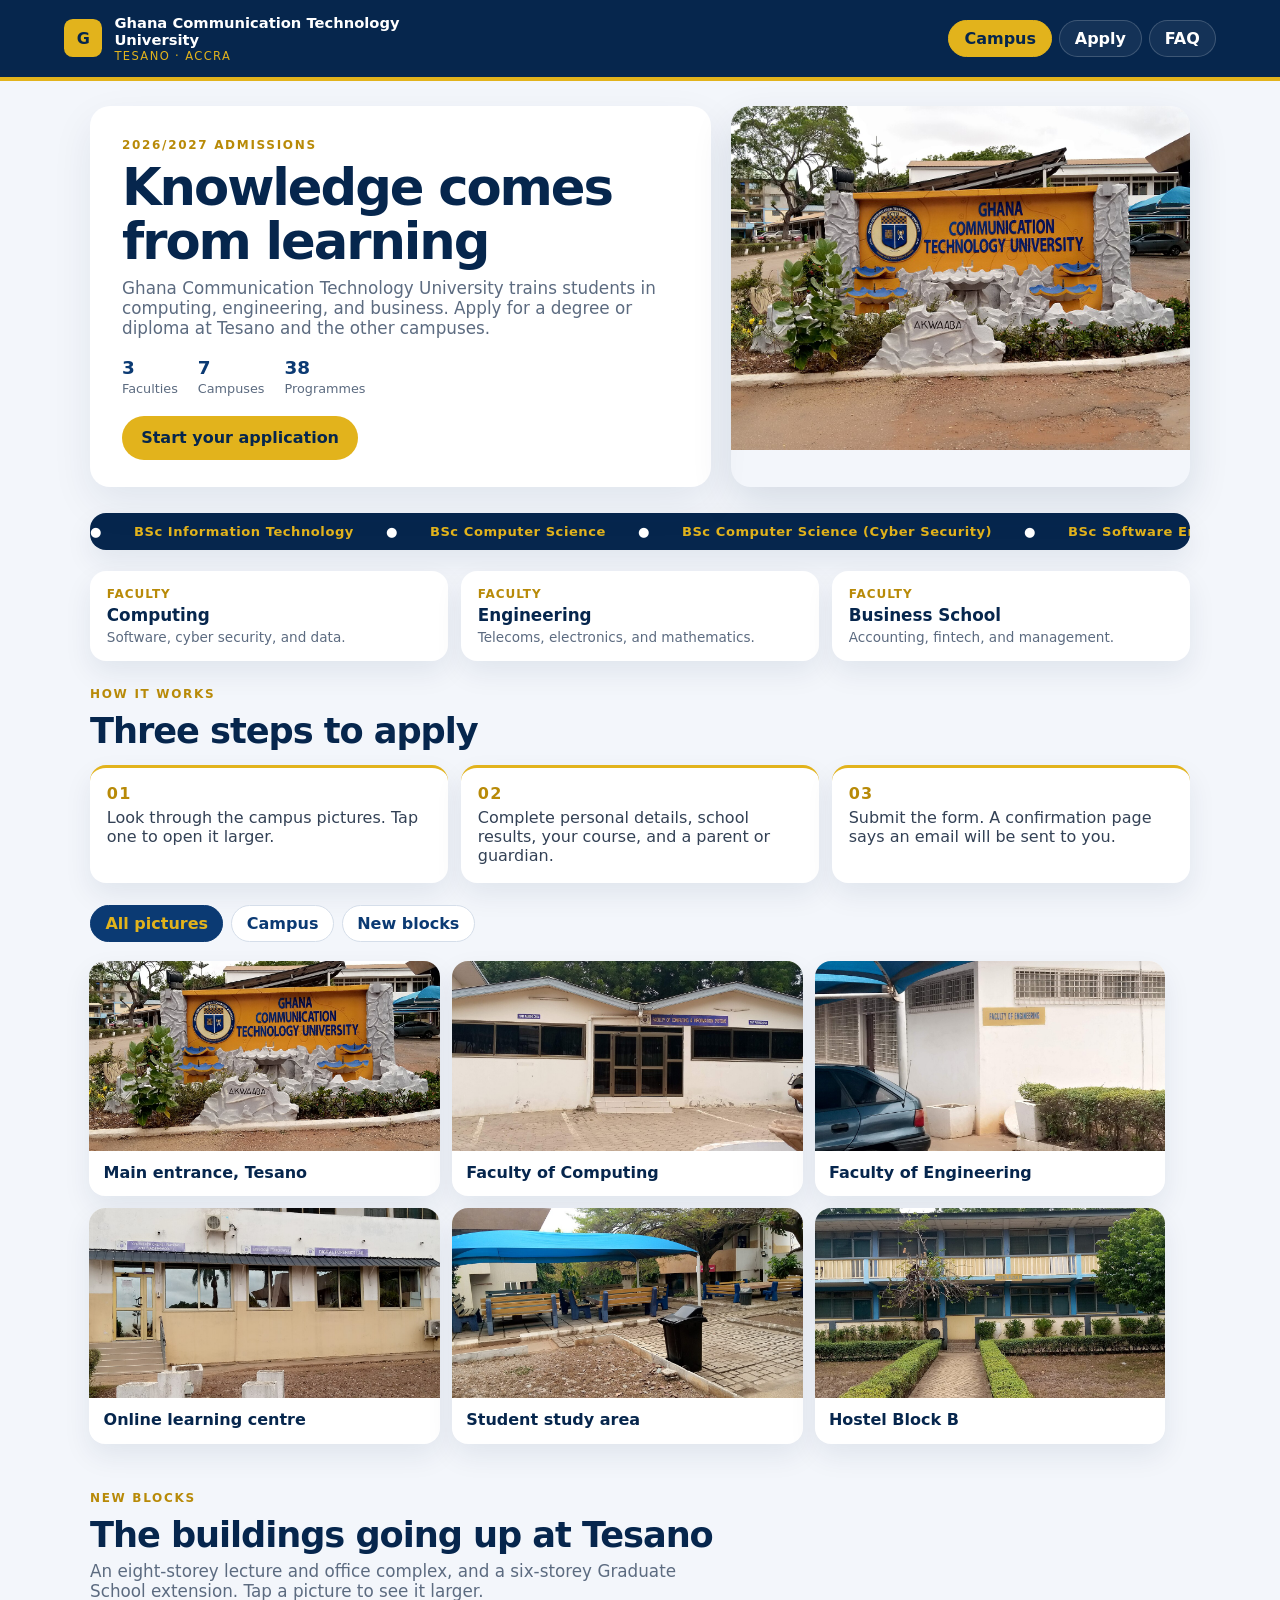
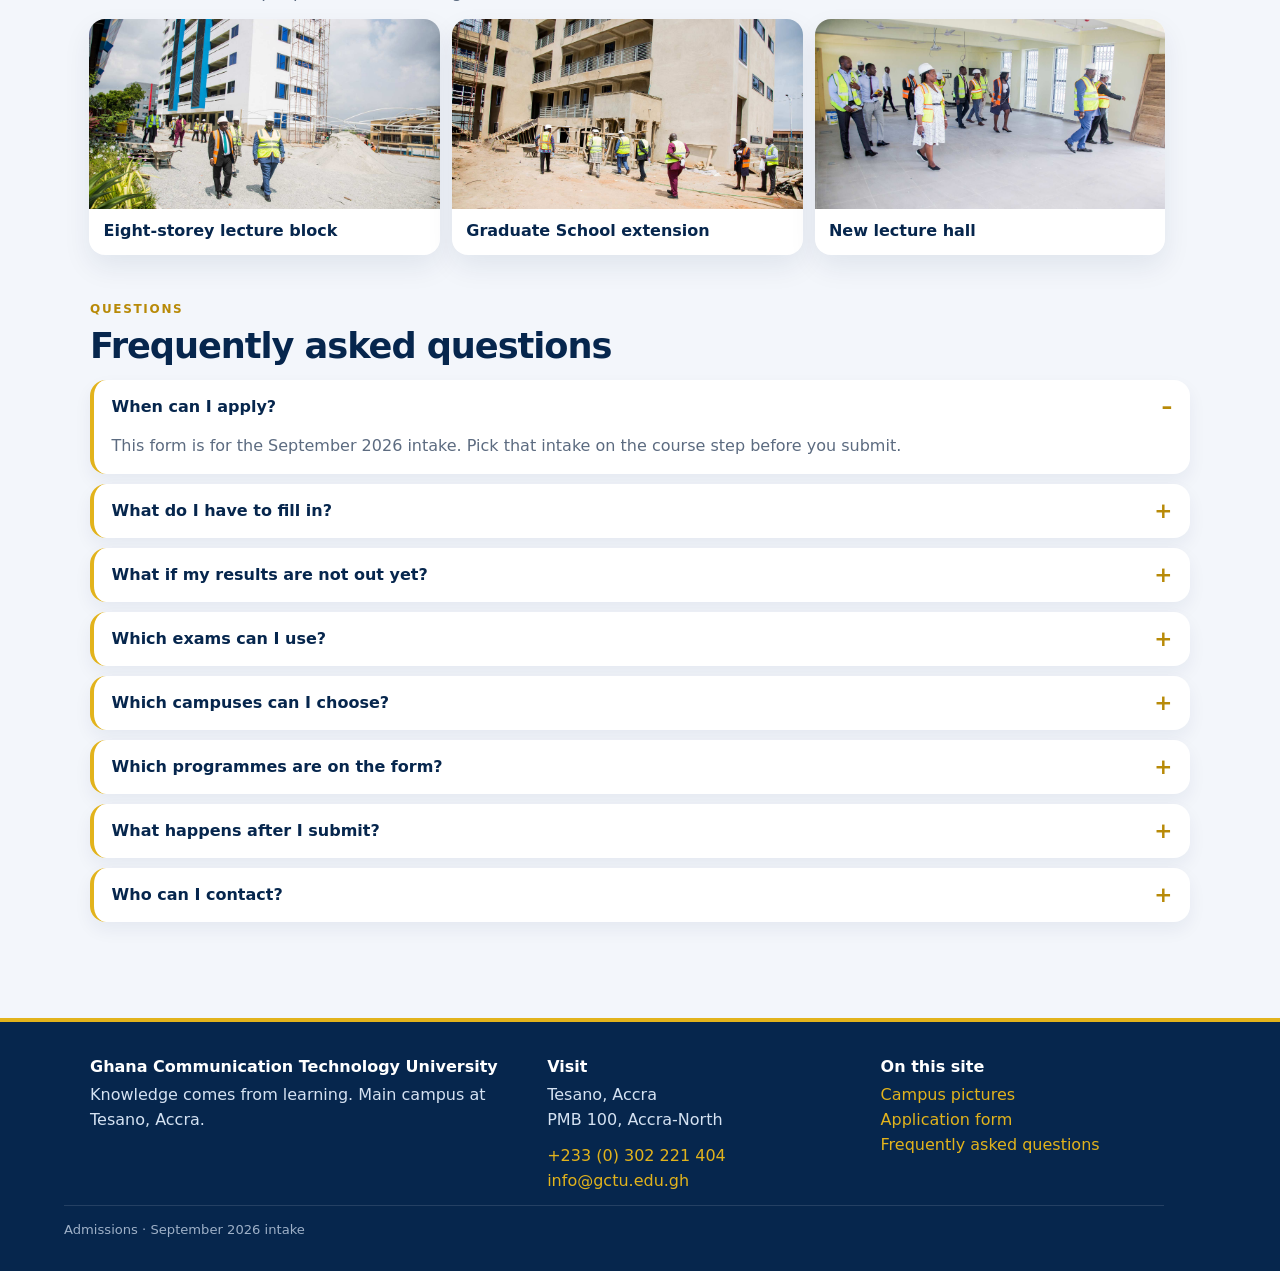
==== commit 1694ca3e: "Add the phone menu, questions, and a lighter course bar. Campus and Apply stay in the header on larg" ====
--- a/index.html
+++ b/index.html
@@ -15,11 +15,22 @@
         <span>Tesano · Accra</span>
       </span>
     </a>
-    <nav>
+    <nav class="header-nav" aria-label="Site">
       <a href="index.html" aria-current="page">Campus</a>
       <a href="apply.html">Apply</a>
+      <a href="#faq">FAQ</a>
     </nav>
+    <button class="menu-toggle" type="button" aria-label="Menu" aria-expanded="false" aria-controls="site-menu">
+      <span class="menu-bars" aria-hidden="true"></span>
+    </button>
   </header>
+  <div class="menu-backdrop" hidden></div>
+  <nav id="site-menu" class="side-menu" aria-hidden="true">
+    <p class="menu-kicker">Explore</p>
+    <a href="index.html" aria-current="page">Campus</a>
+    <a href="apply.html">Apply</a>
+    <a href="#faq">FAQ</a>
+  </nav>
 
   <main>
     <section class="banner">
@@ -237,6 +248,45 @@
         </tbody>
       </table>
     </section>
+
+    <section class="faq" id="faq">
+      <p class="eyebrow">Questions</p>
+      <h2>Frequently asked questions</h2>
+      <div class="faq-list">
+        <details open>
+          <summary>When can I apply?</summary>
+          <p>This form is for the September 2026 intake. Pick that intake on the course step before you submit.</p>
+        </details>
+        <details>
+          <summary>What do I have to fill in?</summary>
+          <p>Four parts: personal details, educational history, course information, and a parent or guardian. Submit only appears after the guardian step.</p>
+        </details>
+        <details>
+          <summary>What if my results are not out yet?</summary>
+          <p>Leave the results upload blank. You can still submit. If you already have a slip, add a PDF or photo up to 5 MB.</p>
+        </details>
+        <details>
+          <summary>Which exams can I use?</summary>
+          <p>WASSCE, SSSCE, GBCE, HND, a GCTU diploma, or another qualification. Choose how you qualify on the course step.</p>
+        </details>
+        <details>
+          <summary>Which campuses can I choose?</summary>
+          <p>Tesano is the main campus. You can also choose Abeka, Kumasi, Ho, Koforidua, Takoradi, or Nungua.</p>
+        </details>
+        <details>
+          <summary>Which programmes are on the form?</summary>
+          <p>Degrees and diplomas from Computing and Information Systems, Engineering, and the Business School. The moving bar on this page lists them.</p>
+        </details>
+        <details>
+          <summary>What happens after I submit?</summary>
+          <p>You land on a confirmation page with your name, email, and course. That page is your proof that the application was submitted.</p>
+        </details>
+        <details>
+          <summary>Who can I contact?</summary>
+          <p>Ghana Communication Technology University, Tesano, PMB 100, Accra-North. Call +233 (0) 302 221 404 or email info@gctu.edu.gh.</p>
+        </details>
+      </div>
+    </section>
   </main>
 
   <footer class="campus-footer">
@@ -252,7 +302,7 @@
       </div>
       <div>
         <strong>On this site</strong>
-        <p><a href="index.html">Campus pictures</a><br><a href="apply.html">Application form</a></p>
+        <p><a href="index.html">Campus pictures</a><br><a href="apply.html">Application form</a><br><a href="#faq">Frequently asked questions</a></p>
       </div>
     </div>
     <p class="footer-note">Admissions · September 2026 intake</p>
@@ -326,5 +376,6 @@
       requestAnimationFrame(tick);
     });
   </script>
+  <script src="menu.js"></script>
 </body>
 </html>
--- a/styles.css
+++ b/styles.css
@@ -29,15 +29,134 @@
 .site-header {
   position: sticky;
   top: 0;
-  z-index: 3;
+  z-index: 4;
   display: flex;
   align-items: center;
   justify-content: space-between;
-  gap: 1rem;
+  gap: 0.85rem;
   padding: 0.85rem 5vw;
   background: var(--navy-deep);
   color: white;
   border-bottom: 4px solid var(--gold);
+}
+
+.header-nav {
+  margin-left: auto;
+  display: flex;
+  gap: 0.4rem;
+}
+
+.header-nav a {
+  color: white;
+  text-decoration: none;
+  font-weight: 750;
+  padding: 0.5rem 0.95rem;
+  border-radius: 999px;
+  border: 1px solid rgba(255, 255, 255, 0.18);
+  background: rgba(255, 255, 255, 0.06);
+}
+
+.header-nav a[aria-current="page"] {
+  background: var(--gold);
+  color: var(--navy-deep);
+  border-color: var(--gold);
+}
+
+.menu-toggle {
+  display: none;
+  align-items: center;
+  justify-content: center;
+  flex: 0 0 auto;
+  width: 2.6rem;
+  height: 2.6rem;
+  margin-left: auto;
+  border: 1px solid rgba(226, 179, 28, 0.85);
+  background: rgba(226, 179, 28, 0.12);
+  color: white;
+  border-radius: 0.75rem;
+  padding: 0;
+  cursor: pointer;
+}
+
+.menu-bars {
+  position: relative;
+  width: 16px;
+  height: 2px;
+  border-radius: 2px;
+  background: var(--gold);
+}
+
+.menu-bars::before,
+.menu-bars::after {
+  content: "";
+  position: absolute;
+  left: 0;
+  width: 16px;
+  height: 2px;
+  border-radius: 2px;
+  background: var(--gold);
+}
+
+.menu-bars::before { top: -5px; }
+.menu-bars::after { top: 5px; }
+
+.menu-backdrop {
+  position: fixed;
+  inset: 0;
+  z-index: 5;
+  background: rgba(6, 18, 36, 0.5);
+}
+
+.menu-backdrop[hidden] {
+  display: none !important;
+}
+
+.side-menu {
+  position: fixed;
+  z-index: 6;
+  top: 0;
+  right: 0;
+  left: auto;
+  width: min(300px, 84vw);
+  height: 100%;
+  margin: 0;
+  padding: 1.5rem 1.1rem;
+  display: none;
+  flex-direction: column;
+  gap: 0.55rem;
+  background: linear-gradient(180deg, #0b3a73 0%, #06264d 100%);
+  border-left: 4px solid var(--gold);
+  box-shadow: -16px 0 40px rgba(6, 38, 77, 0.28);
+  transform: translateX(105%);
+  transition: transform 0.28s ease;
+}
+
+.side-menu.is-open {
+  transform: translateX(0);
+}
+
+.menu-kicker {
+  margin: 0 0 0.6rem;
+  color: var(--gold);
+  font-size: 0.75rem;
+  font-weight: 800;
+  letter-spacing: 0.16em;
+  text-transform: uppercase;
+}
+
+.side-menu a {
+  display: block;
+  padding: 0.95rem 1rem;
+  border-radius: 0.9rem;
+  color: white;
+  text-decoration: none;
+  font-weight: 750;
+  background: rgba(255, 255, 255, 0.06);
+}
+
+.side-menu a[aria-current="page"] {
+  background: var(--gold);
+  color: var(--navy-deep);
 }
 
 .brand {
@@ -77,21 +196,6 @@
 nav {
   display: flex;
   gap: 0.35rem;
-}
-
-nav a {
-  color: white;
-  text-decoration: none;
-  font-weight: 650;
-  font-size: 0.92rem;
-  padding: 0.45rem 0.85rem;
-  border-radius: 999px;
-}
-
-nav a:hover,
-nav a[aria-current="page"] {
-  background: rgba(226, 179, 28, 0.18);
-  color: var(--gold);
 }
 
 main {
@@ -577,10 +681,9 @@
 .ticker {
   overflow: hidden;
   margin: 1.3rem 0 0.2rem;
-  border-radius: 999px;
+  border-radius: 1rem;
   background: var(--navy-deep);
-  color: white;
-  mask-image: linear-gradient(90deg, transparent, #000 8%, #000 92%, transparent);
+  box-shadow: 0 12px 28px rgba(6, 38, 77, 0.08);
 }
 
 .ticker-track {
@@ -647,6 +750,65 @@
   margin-bottom: 0.35rem;
   color: var(--gold-deep);
   letter-spacing: 0.08em;
+}
+
+.faq {
+  margin-top: 2.2rem;
+}
+
+.faq h2 {
+  margin: 0;
+  color: var(--navy-deep);
+  font-size: clamp(1.6rem, 3vw, 2.2rem);
+  letter-spacing: -0.03em;
+}
+
+.faq-list {
+  display: grid;
+  gap: 0.65rem;
+  margin-top: 0.9rem;
+}
+
+.faq-list details {
+  background: white;
+  border-radius: 1rem;
+  border-left: 4px solid var(--gold);
+  box-shadow: 0 8px 18px rgba(6, 38, 77, 0.06);
+}
+
+.faq-list summary {
+  display: flex;
+  align-items: center;
+  justify-content: space-between;
+  gap: 1rem;
+  padding: 1rem 1.1rem;
+  color: var(--navy-deep);
+  font-weight: 750;
+  cursor: pointer;
+  list-style: none;
+}
+
+.faq-list summary::-webkit-details-marker {
+  display: none;
+}
+
+.faq-list summary::after {
+  content: "+";
+  flex: 0 0 auto;
+  color: var(--gold-deep);
+  font-size: 1.35rem;
+  line-height: 1;
+}
+
+.faq-list details[open] summary::after {
+  content: "–";
+}
+
+.faq-list details p {
+  margin: 0;
+  padding: 0 2.4rem 1rem 1.1rem;
+  color: var(--muted);
+  line-height: 1.5;
 }
 
 .filters {
@@ -892,11 +1054,47 @@
 
 @media (max-width: 800px) {
   .site-header {
-    flex-direction: column;
-    align-items: flex-start;
-  }
-
-  .banner,
+    flex-direction: row;
+    align-items: center;
+    padding: 0.85rem 1rem;
+  }
+
+  .banner-photo {
+    box-shadow: 0 4px 10px rgba(6, 38, 77, 0.06);
+  }
+
+  .ticker {
+    box-shadow: 0 3px 8px rgba(6, 38, 77, 0.04);
+  }
+
+  .brand {
+    min-width: 0;
+  }
+
+  .brand strong {
+    max-width: none;
+  }
+
+  main {
+    width: min(1100px, calc(100% - 1.5rem));
+    padding-top: 1.15rem;
+  }
+
+  .banner-copy {
+    padding: 1.25rem 1.1rem 1.15rem;
+  }
+
+  .facts {
+    flex-wrap: wrap;
+    gap: 0.85rem 1.2rem;
+  }
+
+  .banner {
+    display: grid;
+    grid-template-columns: 1fr;
+    gap: 1.15rem;
+  }
+
   .fields,
   .gallery,
   .gallery tbody,
@@ -916,12 +1114,25 @@
     margin-top: 0.8rem;
   }
 
-  .banner-photo {
-    min-height: 220px;
-  }
-
+  .banner-photo,
   .banner-photo img {
-    height: 220px;
+    min-height: 210px;
+    height: 210px;
+  }
+
+  .form-actions {
+    flex-direction: column;
+    align-items: stretch;
+  }
+
+  .form-actions .button,
+  .form-actions .ghost {
+    width: 100%;
+    text-align: center;
+  }
+
+  .success {
+    padding: 1.25rem 1rem;
   }
 
   .paths,
@@ -930,4 +1141,55 @@
   .stepper {
     grid-template-columns: 1fr 1fr;
   }
-}
+
+  #viewer {
+    width: calc(100% - 1rem);
+    max-height: calc(100% - 1rem);
+  }
+
+  .viewer-close {
+    position: static;
+    margin: 0 0 0.5rem auto;
+    display: block;
+  }
+}
+
+@media (max-width: 700px) {
+  .header-nav {
+    display: none;
+  }
+
+  .menu-toggle {
+    display: inline-flex;
+  }
+
+  .side-menu {
+    display: flex;
+  }
+}
+
+@media (max-width: 520px) {
+  h1 {
+    font-size: 1.85rem;
+  }
+
+  .paths,
+  .steps ol,
+  .footer-grid {
+    grid-template-columns: 1fr;
+  }
+
+  .facts {
+    display: grid;
+    grid-template-columns: repeat(3, minmax(0, 1fr));
+    gap: 0.7rem;
+  }
+
+  .facts strong {
+    font-size: 1rem;
+  }
+
+  .campus-footer {
+    padding: 1.5rem 1rem 1rem;
+  }
+}
